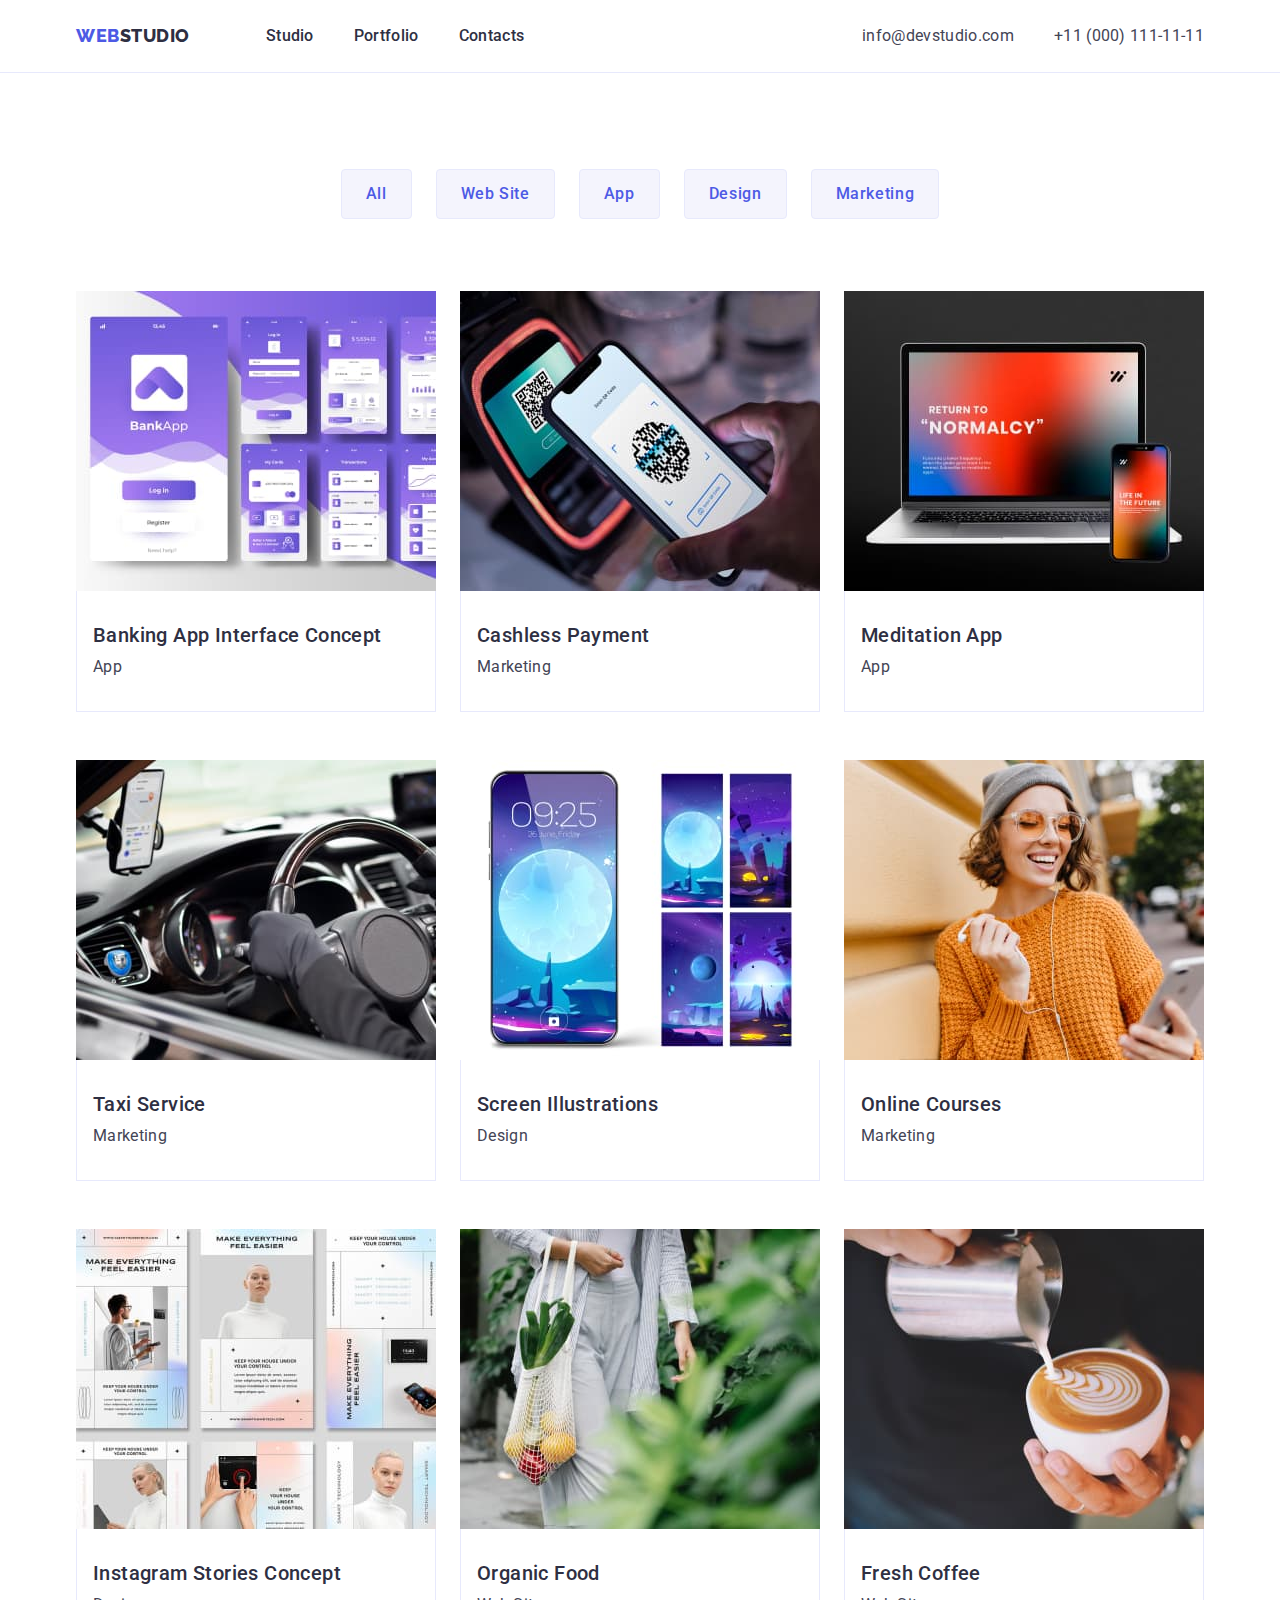
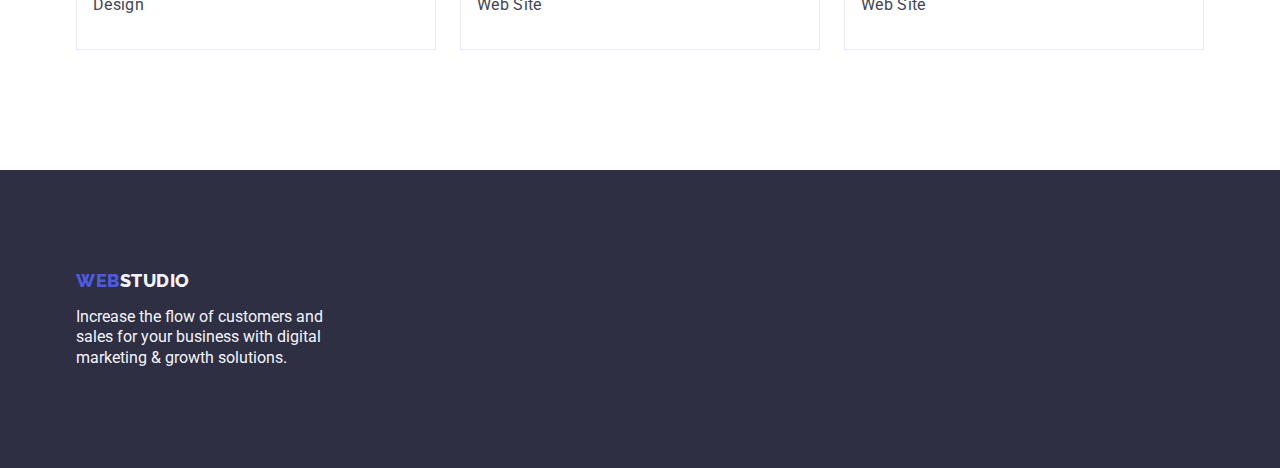
==== portfolio.html @ 61db6f8f "Add files via upload" ====
<!DOCTYPE html>
<html lang="en">

<head>
    <meta charset="UTF-8">
    <meta http-equiv="X-UA-Compatible" content="IE=edge">
    <meta name="viewport" content="width=device-width, initial-scale=1.0">
    <title>Home work 2</title>
    <link rel="preconnect" href="https://fonts.googleapis.com">
    <link rel="preconnect" href="https://fonts.gstatic.com" crossorigin>
    <link
        href="https://fonts.googleapis.com/css2?family=Raleway:wght@800&family=Roboto:wght@400;500;700;900&display=swap"
        rel="stylesheet">
    <link rel="stylesheet" href="https://cdn.jsdelivr.net/npm/modern-normalize@1.1.0/modern-normalize.min.css">
    <link rel="stylesheet" href="./css/styles.css">
</head>
<!-- header -->

<body>
    <header class="border-bottom">
        <div class="container nav-item">
            <nav class="navigation">
                <a class="link web-color" href="./index.html">Web<span class="studio-color">Studio</span> </a>
                <ul class="list list-link">
                    <li class="link"><a class="link nav-link" href="./index.html">Studio</a></li>
                    <li class="link"><a class="link nav-link" href="./portfolio.html">Portfolio</a></li>
                    <li class="link"><a class="link nav-link" href="">Contacts</a></li>
                </ul>
            </nav>
            <!-- contakts -->
            <address class="contakts">
                <ul class="list contakts-link">
                    <li><a class="link contakts-item" href="mailto:info@devstudio.com">info@devstudio.com</a></li>
                    <li><a class="link contakts-item" href="tel:+110001111111">+11 (000) 111-11-11</a></li>
                </ul>
            </address>
        </div>
    </header>

    <!-- portfolio -->
    <main>
        <section class="portfolio">
            <div class="container portfolio-wrapper">
                <h1 class="visualli-hidden-hortfolio">Portfolio content</h1>
                <ul class="list button-link">
                    <li><button class="button-filter-item" type="button">All</button></li>
                    <li><button class="button-filter-item" type="button">Web Site</button></li>
                    <li><button class="button-filter-item" type="button">App</button></li>
                    <li><button class="button-filter-item" type="button">Design</button></li>
                    <li><button class="button-filter-item" type="button">Marketing</button></li>
                </ul>


                <ul class="list card-set">
                    <li class="set-item">
                        <a class="link" href="/">
                            <img src="./images/portfolio/Bankingapp.jpg" alt="Banking App" width="360">
                            <div class="border">
                                <h2 class="portfolio-item">Banking App Interface Concept</h2>
                                <p class="row-contents">App</p>
                            </div>
                        </a>
                    </li>
                    <li class="set-item">
                        <a class="link" href="/"><img src="./images/portfolio/payment.jpg" alt="Payment" width="360">
                            <div class="border">
                                <h2 class="portfolio-item">Cashless Payment</h2>
                                <p class="row-contents">Marketing</p>
                            </div>
                        </a>
                    </li>
                    <li class="set-item"><a class="link" href="/"><img src="./images/portfolio/meditapp.jpg"
                                alt="Meditation App" width="360">
                            <div class="border">
                                <h2 class="portfolio-item">Meditation App</h2>
                                <p class="row-contents">App</p>
                            </div>
                        </a>
                    </li>
                    <li class="set-item"><a class="link" href="/"><img src="./images/portfolio/Taxserv.jpg"
                                alt="Taxi Service" width="360">
                            <div class="border">
                                <h2 class="portfolio-item">Taxi Service</h2>
                                <p class="row-contents">Marketing</p>
                            </div>
                        </a>
                    </li>
                    <li class="set-item"><a class="link" href="/"><img src="./images/portfolio/Screenill.jpg"
                                alt="Screen Illustrations" width="360">
                            <div class="border">
                                <h2 class="portfolio-item">Screen Illustrations</h2>
                                <p class="row-contents">Design</p>
                            </div>
                        </a>
                    </li>
                    <li class="set-item"><a class="link" href="/"><img src="./images/portfolio/Onlinecourses.jpg"
                                alt="Online Courses" width="360">
                            <div class="border">
                                <h2 class="portfolio-item">Online Courses</h2>
                                <p class="row-contents">Marketing</p>
                            </div>
                        </a>
                    </li>
                    <li class="set-item"><a class="link" href="/"><img src="./images/portfolio/Inststrconcept.jpg"
                                alt="Instagram Stories Concept" width="360">
                            <div class="border">
                                <h2 class="portfolio-item">Instagram Stories Concept</h2>
                                <p class="row-contents">Design</p>
                            </div>
                        </a>
                    </li>
                    <li class="set-item"><a class="link" href=""><img src="./images/portfolio/Organikfood.jpg"
                                alt="Organic Food" width="360">
                            <div class="border">
                                <h2 class="portfolio-item">Organic Food</h2>
                                <p class="row-contents">Web Site</p>
                            </div>
                        </a>
                    <li class="set-item"><a class="link" href="/"><img src="./images/portfolio/Freshcoffee.jpg"
                                alt="Fresh Coffee" width="360">
                            <div class="border">
                                <h2 class="portfolio-item">Fresh Coffee</h2>
                                <p class="row-contents">Web Site</p>
                            </div>
                        </a>
                    </li>
                </ul>
            </div>
        </section>
    </main>
    <!-- footer -->
    <footer class="footer-list">
        <div class="container">
            <a class="link web-color logo" href="./index.html">Web<span class="link studio-color-item">Studio</span></a>
            <p class="footer-content">Increase the flow of customers and sales for your business with digital
                marketing
                &
                growth solutions.</p>
        </div>
    </footer>
</body>

</html>
---- css/styles.css ----
:root {
    --iris: #4d5ae5;
    --ocean: #404bbf;
    --navy-blue: #2e2f42;
    --green: #31d0aa;
    --slate: #434455;
    --light-slate: #8e8f99;
    --cornflower: #e7e9fc;
    --cloud: #f4f4fd;
    --navy-blue-modal: #2e2f42;
    --grey: #2e2f42;
    --white: #ffffff;
    --dairy: #fcfcfc;
    --calc: var(team-list)
}


/* Reset style */
h1,
h2,
h3,
h4,
h5,
h6,
p,
ul {
    margin: 0;
    padding: 0;

}

img {
    display: block;
}

body {
    font-family: Roboto, sans-serif;
    color: var(--slate);
    font-style: Regular;
    font-size: 16px;
    line-height: 1.28;
    letter-spacing: 2%;
    background-color: var(--white);
}

.button {
    font-family: inherit;
    cursor: pointer;
}

.link {
    text-decoration: none;

}

.list {
    list-style: none;

}


/* headder */
.border-bottom {
    border-bottom: 1px solid var(--cornflower);

}


header {
    background-color: var(--white);

}

.container {
    width: 1158px;
    margin: 0 auto;
    padding: 0 15px;

}

.navigation {
    display: flex;
    align-items: center;
}


.nav-item {
    display: flex;
    align-items: center;

}

.web-color {
    color: var(--iris);
    margin-right: 76px;

}


.studio-color {
    color: var(--navy-blue);
}


.nav-link:hover {
    color: var(--ocean);
}

.nav-link {
    padding: 24px 0 24px;
}

.nav-link:focus {
    color: var(--ocean);
}

.list-link {
    display: flex;
    gap: 40px;






}

.nav-link {
    color: var(--navy-blue-modal);
    font-family: Roboto, sans-serif;
    font-style: medium;
    font-size: 16px;
    font-weight: 500;
    line-height: 1.5;
    letter-spacing: 0.02em;
    display: flex;
    padding: 24px 0px;
    display: block;




}

.web-color {
    font-family: Raleway;
    font-style: ExtraBold;
    font-size: 18px;
    line-height: 1.17;
    vertical-align: Center;
    letter-spacing: 0.03em;
    font-weight: 800;
    display: flex;








}

.web-color {
    text-transform: uppercase;
    text-decoration: none;
}




/* contakts */
.contakts {
    font-style: normal;
    line-height: 1.5;
    letter-spacing: 0.02em;
    margin-left: auto;

}

.contakts-link {
    display: flex;
    gap: 40px;




}

.contakts-item:hover {



    color: var(--ocean);

}

.contakts-item:focus {
    color: var(--ocean);
}

.contakts-item {
    color: var(--slate);

}

.list {
    list-style: none;
}

/* hero saction */



.hero-item {
    background-color: var(--navy-blue);
    text-align: center;
    padding: 188px 0 188px;
}

.hero-title {
    color: var(--white);
    font-size: 56px;
    line-height: 1.07;
    text-align: center;
    letter-spacing: 0.02em;
    max-width: 496px;
    margin: 0px auto 48px auto;

}

.hero-button {
    background-color: var(--iris);
    font-family: Roboto, sans-serif;
    font-weight: 500;
    font-size: 16px;
    line-height: 1.5;
    letter-spacing: 0.04em;
    cursor: pointer;
    border-radius: 4px;
    padding: 16px 32px;
    margin-left: 500px;
    display: block;
    min-width: 169px;
    height: 56px;
    border: none;

}

.hero-button {
    color: var(--white);

}

.hero-button:hover {
    background-color: var(--ocean);
}

.hero-button:focus {
    background-color: var(--ocean);
}

/* principles */
.visualli-hidden {
    position: absolute;
    width: 1px;
    height: 1px;
    margin: -1px;
    border: 0;
    padding: 0;
    white-space: nowrap;
    clip-path: inset(100%);
    clip: rect(0 0 0 0);
    overflow: hidden;
}

.set-principle {

    width: calc((100% - 72px)/4);
}


.principles {
    padding: 120px 0 120px;
}

.princ-list {
    display: flex;
    gap: 24px;
}

.principles-item {
    color: var(--navy-blue);
    font-family: Roboto;
    font-weight: 500;
    font-size: 20px;
    line-height: 1.2;
    letter-spacing: 0.02em;
    margin-bottom: 8px;
}

.principles-list {
    line-height: 1.5;
    letter-spacing: 0.02em;
}



/* Our work */
.our-work {
    padding-bottom: 120px;
}



.work-title {
    display: flex;
    gap: 24px;

}

.work-set {
    display: flex;
    flex-basis: calc((100% - 2 * 24px) / 3);
}

.work-item {
    color: var(--navy-blue);
    font-size: 36px;
    line-height: 1.11;
    text-align: center;
    letter-spacing: 0.02em;
    text-transform: capitalize;
    margin-bottom: 72px;


}

/*  Team*/


.team-list {
    display: flex;
    gap: 24px;

}


.team {
    background-color: var(--cloud);
    padding: 120px 0;
}

.color-team-item {
    background-color: var(--white);
    flex-basis: calc((100% - 3 * 24px) / 4);
    border-radius: 0px 0px 4px 4px;
}

.team-item {
    color: var(--navy-blue);
    font-weight: 500;
    font-size: 36px;
    line-height: 1.11;
    text-align: center;
    letter-spacing: 0.02em;
    text-transform: capitalize;
    margin-bottom: 72px;


}

.team-position {
    font-size: 16px;
    line-height: 1.5;
    letter-spacing: 0.02em;
    text-align: center;

}

.people-names {
    color: var(--navy-blue);
    font-weight: 500;
    font-size: 20px;
    line-height: 1.2;
    letter-spacing: 0.02em;
    text-align: center;
    margin-bottom: 8px;
}

.tem-cards {
    padding: 32px 16px;

}

/* Footer */



.web-color {
    color: var(--iris);
    font-family: Raleway, sans-serif;
    font-style: ExtraBold;
    font-size: 18px;
    line-height: 21px;
    Line-height: 1.17;
    vertical-align: Center;
    letter-spacing: 0.03em;
    font-weight: 800;
    text-transform: uppercase;



}

.logo {
    display: inline-block;
    margin-bottom: 16px;

}


.studio-color-item {
    color: var(--cloud);
}

footer {
    background-color: var(--navy-blue);
}

.footer-list {
    padding: 100px 0;
}


.footer-content {
    color: var(--cloud);
    max-width: 264px;
    display: flex;


}

.footer-item {
    display: flex;
    text-align: center;
}



/* Portfolio */

.visualli-hidden-hortfolio {
    position: absolute;
    width: 1px;
    height: 1px;
    margin: -1px;
    border: 0;
    padding: 0;
    white-space: nowrap;
    clip-path: inset(100%);
    clip: rect(0 0 0 0);
    overflow: hidden;
}

.portfolio {
    padding: 96px 0 120px;
}



.button-link {
    display: flex;
    justify-content: center;
    margin-bottom: 72px;

    gap: 24px;


}


.button-filter-item {
    background-color: var(--cloud);
    color: var(--iris);
    border-radius: 4px;
    border: 1px solid var(--cornflower);
    padding: 12px 24px;

}

.button-filter-item:hover {
    background-color: var(--ocean);
    color: var(--white);
    border: 1px solid transparent
}

.button-filter-item:focus {
    color: var(--white);
    background-color: var(--ocean);
    border: 1px solid transparent
}

.button-filter-item {
    font-family: Roboto, sans-serif;
    font-weight: 500;
    font-size: 16px;
    line-height: 1.5;
    letter-spacing: 0.04em;
    cursor: pointer;
}

/* table */
.card-set {
    display: flex;
    flex-wrap: wrap;
    gap: 24px;
    padding: 0px;
    row-gap: 48px;
}

.set-item {
    width: calc((100% - 2*24px)/3);

}

.border {
    border: 1px solid var(--cornflower);
    border-top: none;
    padding: 32px 16px;
}


.set-item>.link,
.set-item img {
    width: 100%;
}

.portfolio-item {
    color: var(--grey);
    font-weight: 500;
    font-size: 20px;
    line-height: 1.2;
    letter-spacing: 0.02em;
    margin-bottom: 8px;
}

.row-contents {
    font-size: 16px;
    line-height: 1.5;
    letter-spacing: 0.02em;
    color: var(--slate);
}

.list {
    list-style: none;
}
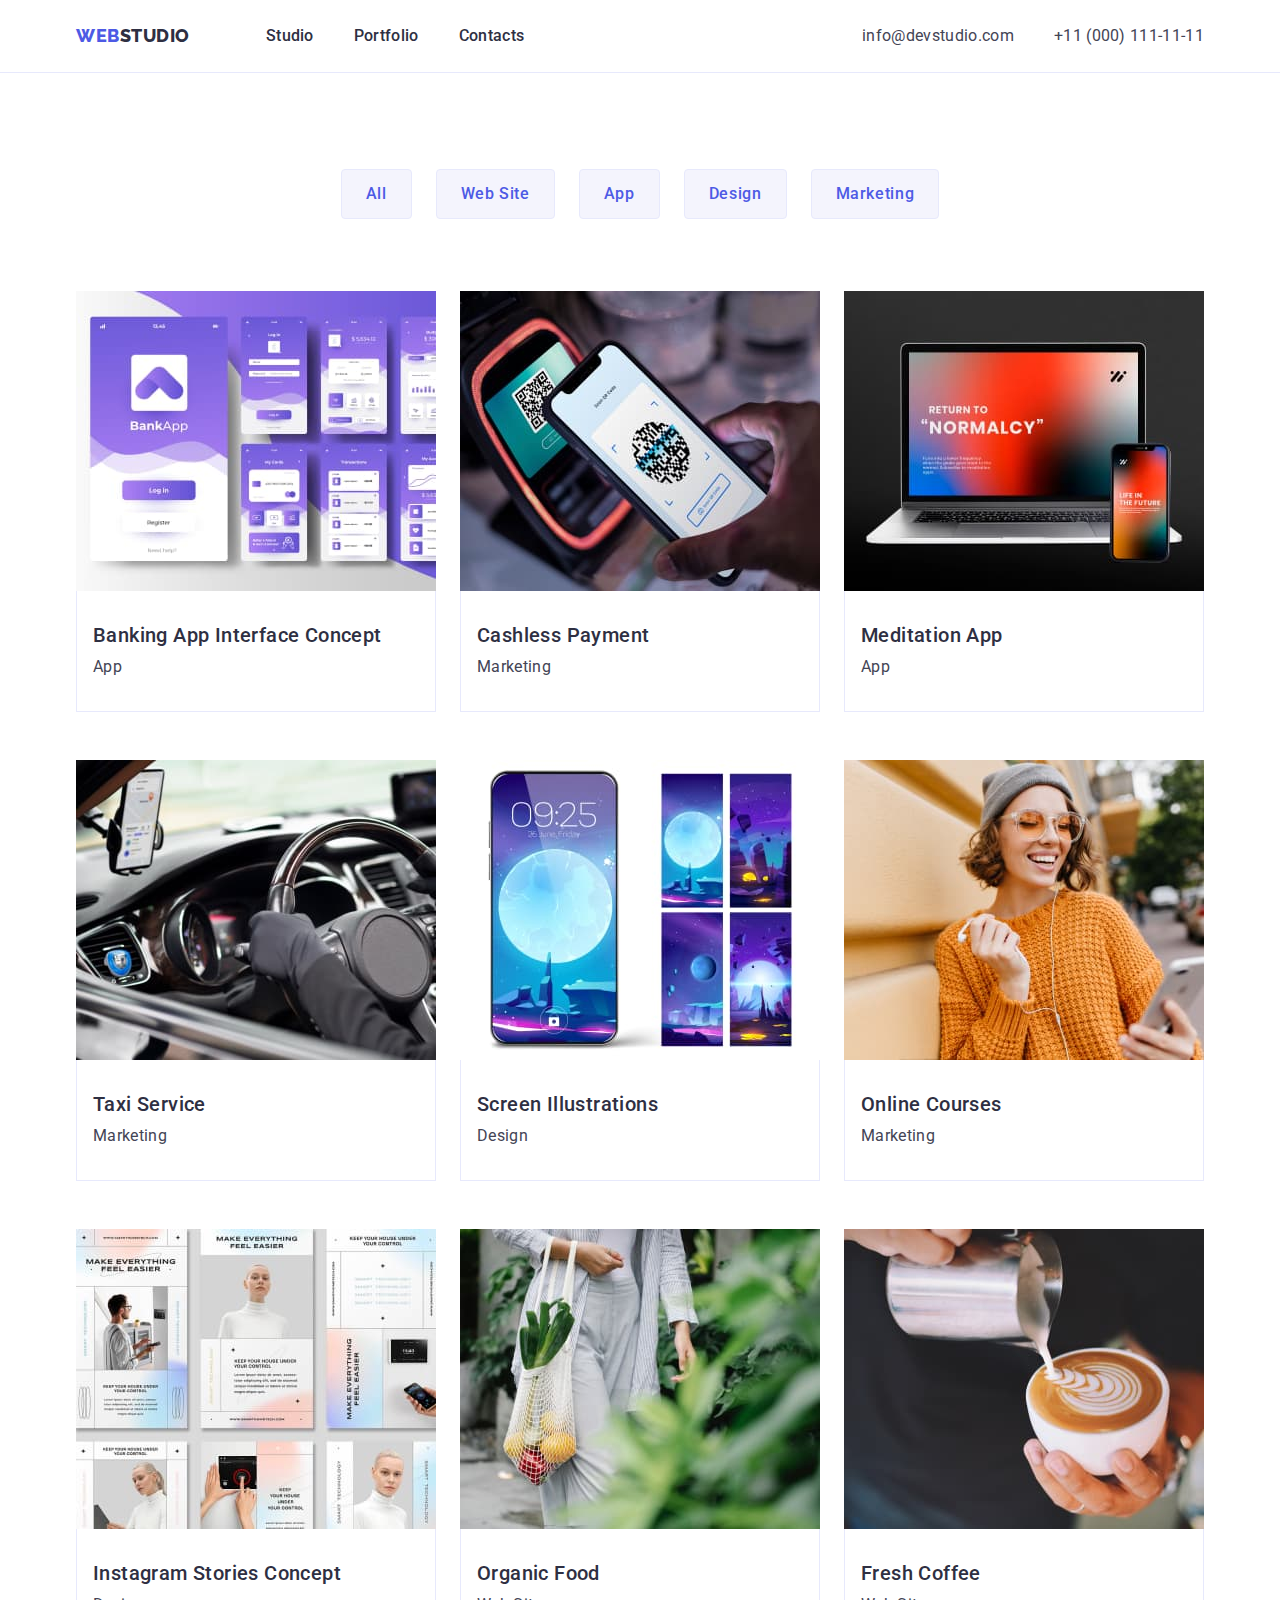
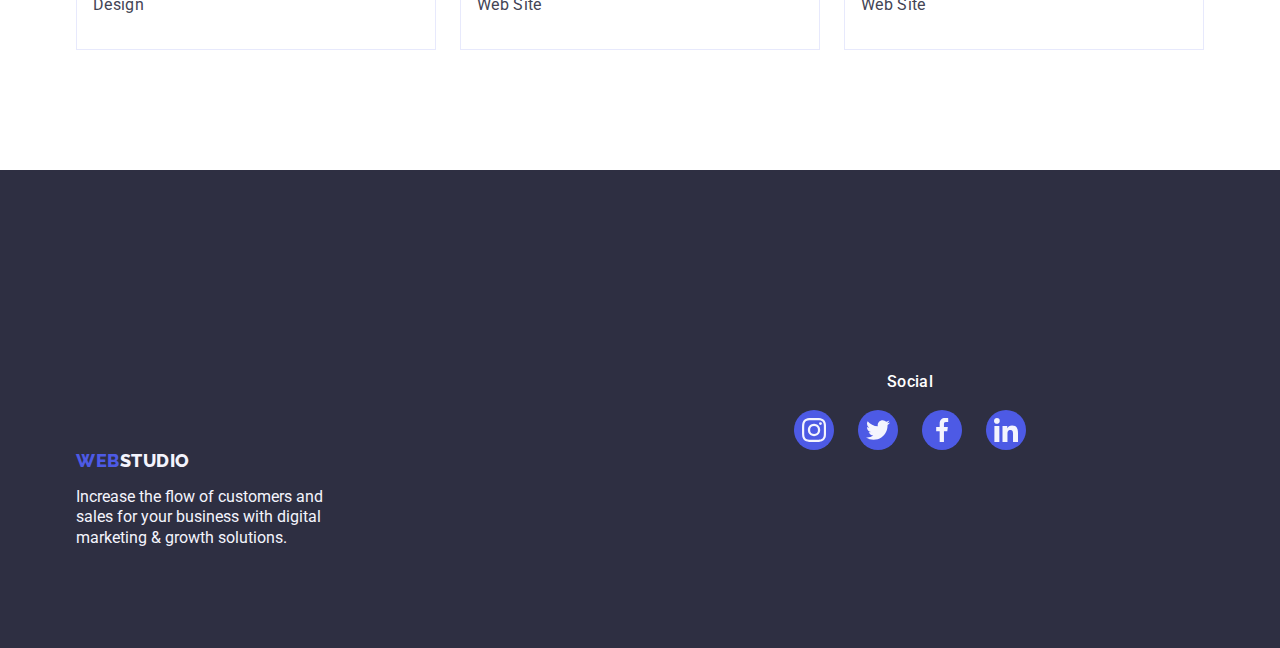
==== commit 27b3adeb: "svg-modul" ====
--- a/portfolio.html
+++ b/portfolio.html
@@ -53,7 +53,7 @@
 
                 <ul class="list card-set">
                     <li class="set-item">
-                        <a class="link" href="/">
+                        <a class="link link-item" href="/">
                             <img src="./images/portfolio/Bankingapp.jpg" alt="Banking App" width="360">
                             <div class="border">
                                 <h2 class="portfolio-item">Banking App Interface Concept</h2>
@@ -116,6 +116,7 @@
                                 <p class="row-contents">Web Site</p>
                             </div>
                         </a>
+                    </li>
                     <li class="set-item"><a class="link" href="/"><img src="./images/portfolio/Freshcoffee.jpg"
                                 alt="Fresh Coffee" width="360">
                             <div class="border">
@@ -131,6 +132,41 @@
     <!-- footer -->
     <footer class="footer-list">
         <div class="container">
+            <h2 class="social-item">Social</h2>
+            <ul class="list footer-social">
+                <li>
+                    <a class="social-link-footer" href="">
+                        <svg width="24" height="24">
+                            <use href="./images/icon/Social/svg-sprite.svg#icon-instagram-2">
+                            </use>
+                        </svg>
+                    </a>
+                </li>
+                <li>
+                    <a class="social-link-footer" href="">
+                        <svg width="24" height="24">
+                            <use href="./images/icon/Social/svg-sprite.svg#icon-twitter-1">
+                            </use>
+                        </svg>
+                    </a>
+                </li>
+                <li>
+                    <a class="social-link-footer" href="">
+                        <svg width="24" height="24">
+                            <use href="./images/icon/Social/svg-sprite.svg#icon-facebook-1">
+                            </use>
+                        </svg>
+                    </a>
+                </li>
+                <li>
+                    <a class="social-link-footer" href="">
+                        <svg width="24" height="24">
+                            <use href="./images/icon/Social/svg-sprite.svg#icon-linkedin-1">
+                            </use>
+                        </svg>
+                    </a>
+                </li>
+            </ul>
             <a class="link web-color logo" href="./index.html">Web<span class="link studio-color-item">Studio</span></a>
             <p class="footer-content">Increase the flow of customers and sales for your business with digital
                 marketing
--- a/css/styles.css
+++ b/css/styles.css
@@ -11,7 +11,7 @@
     --grey: #2e2f42;
     --white: #ffffff;
     --dairy: #fcfcfc;
-    --calc: var(team-list)
+
 }
 
 
@@ -36,7 +36,7 @@
 body {
     font-family: Roboto, sans-serif;
     color: var(--slate);
-    font-style: Regular;
+    font-style: 'regular';
     font-size: 16px;
     line-height: 1.28;
     letter-spacing: 2%;
@@ -216,6 +216,13 @@
     background-color: var(--navy-blue);
     text-align: center;
     padding: 188px 0 188px;
+
+    background-image: linear-gradient(46, 47, 66, 07), url(/images/Hero/people-office\ 1.jpg);
+    max-width: 1440px;
+    margin: auto;
+    background-size: cover;
+    background-position: center;
+
 }
 
 .hero-title {
@@ -254,11 +261,14 @@
 
 .hero-button:hover {
     background-color: var(--ocean);
+    box-shadow: 0px 4px 4px rgba(0, 0, 0, 0.15);
 }
 
 .hero-button:focus {
     background-color: var(--ocean);
-}
+    box-shadow: 0px 4px 4px rgba(0, 0, 0, 0.15);
+}
+
 
 /* principles */
 .visualli-hidden {
@@ -279,6 +289,16 @@
     width: calc((100% - 72px)/4);
 }
 
+.icon {
+    display: flex;
+    justify-content: center;
+    align-items: center;
+    width: 264px;
+    height: 112px;
+    border-radius: 4px;
+    background-color: var(--cloud);
+    margin-bottom: 8px;
+}
 
 .principles {
     padding: 120px 0 120px;
@@ -338,12 +358,38 @@
 
 /*  Team*/
 
+.social {
+    display: flex;
+    gap: 24px;
+    padding-top: 8px;
+
+}
 
 .team-list {
     display: flex;
     gap: 24px;
 
 }
+
+.social-link {
+    display: flex;
+    justify-content: center;
+    align-items: center;
+    width: 40px;
+    height: 40px;
+    border-radius: 50%;
+    background-color: var(--iris);
+
+
+
+}
+
+.social-link:hover {
+    background-color: var(--ocean);
+}
+
+
+
 
 
 .team {
@@ -355,6 +401,8 @@
     background-color: var(--white);
     flex-basis: calc((100% - 3 * 24px) / 4);
     border-radius: 0px 0px 4px 4px;
+    box-shadow: 0px 1px 6px rgba(46, 47, 66, 0.08), 0px 1px 1px rgba(46, 47, 66, 0.16), 0px 2px 1px rgba(46, 47, 66, 0.08);
+
 }
 
 .team-item {
@@ -393,8 +441,87 @@
 
 }
 
+
+
+/* Customers */
+
+.our-customers {
+    text-align: center;
+    Font-family: Roboto;
+    font-size: Bold;
+    font-size: 36px;
+    Line-height: 40px;
+    Line-height: 95%;
+    Vertical-align: Top;
+    Letter-spacing: 2%;
+    color: var(--navy-blue);
+    margin-top: 120px;
+    padding-bottom: 72px;
+}
+
+.title-company {
+    display: flex;
+    gap: 24px;
+}
+
+
+.icon-company {
+    display: flex;
+    justify-content: center;
+    align-items: center;
+    width: 168px;
+    height: 88px;
+    border: 1px solid;
+    border-color: var(--light-slate);
+    margin-bottom: 120px;
+    border-radius: 4px;
+}
+
+
 /* Footer */
 
+.social-item {
+    display: flex;
+    justify-content: center;
+    font-weight: 500;
+    font-size: 16px;
+    line-height: 24px;
+    letter-spacing: 0.02em;
+    color: var(--white);
+    margin-top: 100px;
+    margin-left: 540px;
+    margin-bottom: 16px;
+
+
+
+
+}
+
+.footer-social {
+    display: flex;
+    justify-content: center;
+    align-items: center;
+    gap: 24px;
+    margin-left: 540px;
+
+
+}
+
+.social-link-footer {
+    display: flex;
+    justify-content: center;
+    align-items: center;
+    background-color: var(--iris);
+    width: 40px;
+    height: 40px;
+    border-radius: 50%;
+
+}
+
+.social-link-footer:hover,
+.social-link-footer:focus {
+    background-color: var(--green);
+}
 
 
 .web-color {
@@ -408,9 +535,6 @@
     letter-spacing: 0.03em;
     font-weight: 800;
     text-transform: uppercase;
-
-
-
 }
 
 .logo {
@@ -473,7 +597,6 @@
     display: flex;
     justify-content: center;
     margin-bottom: 72px;
-
     gap: 24px;
 
 
@@ -492,13 +615,15 @@
 .button-filter-item:hover {
     background-color: var(--ocean);
     color: var(--white);
-    border: 1px solid transparent
+    border: 1px solid transparent;
+    box-shadow: 0px 3px 1px rgba(0, 0, 0, 0.1), 0px 2px 1px rgba(0, 0, 0, 0.08), 0px 2px 2px rgba(0, 0, 0, 0.12);
 }
 
 .button-filter-item:focus {
     color: var(--white);
     background-color: var(--ocean);
-    border: 1px solid transparent
+    border: 1px solid transparent;
+    box-shadow: 0px 3px 1px rgba(0, 0, 0, 0.1), 0px 2px 1px rgba(0, 0, 0, 0.08), 0px 2px 2px rgba(0, 0, 0, 0.12);
 }
 
 .button-filter-item {
@@ -524,6 +649,11 @@
 
 }
 
+.set-item:hover,
+.set-item:focus {
+    box-shadow: 0px 1px 6px rgba(46, 47, 66, 0.08), 0px 1px 1px rgba(46, 47, 66, 0.16), 0px 2px 1px rgba(46, 47, 66, 0.08);
+}
+
 .border {
     border: 1px solid var(--cornflower);
     border-top: none;
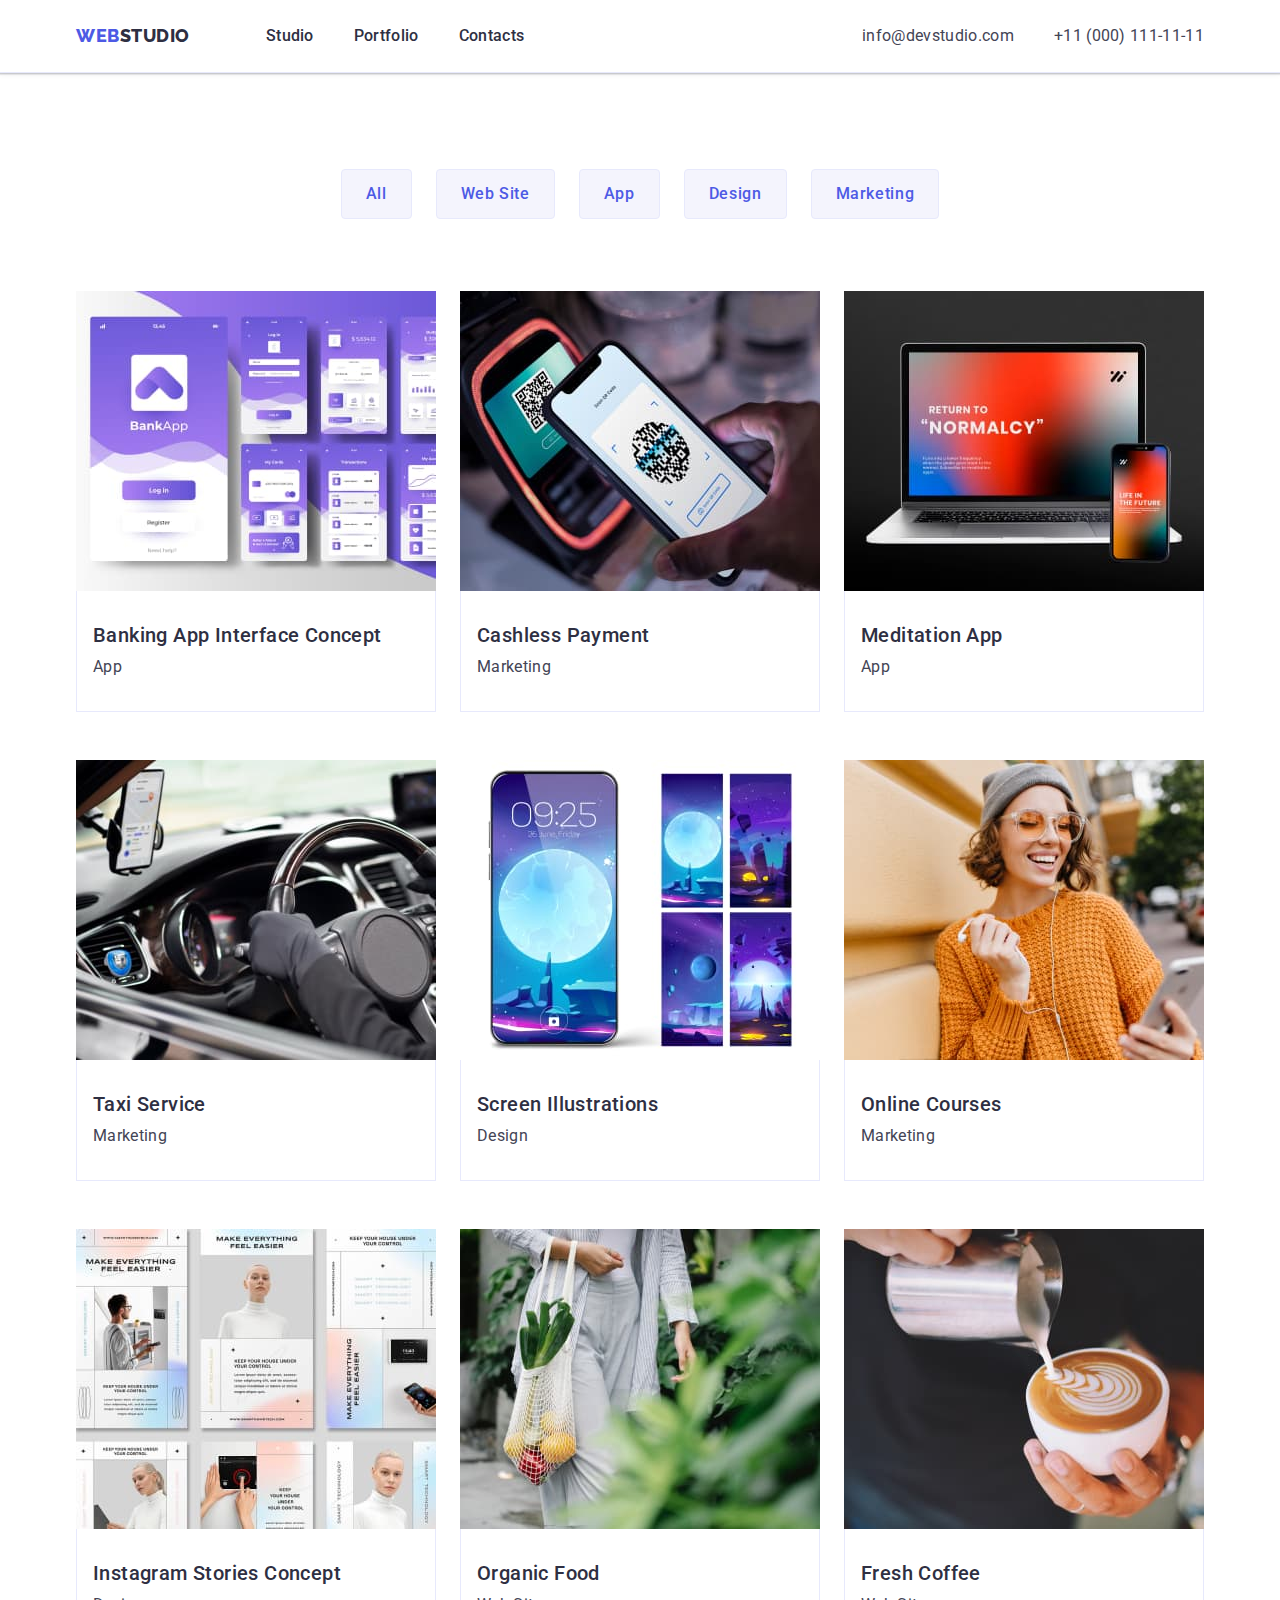
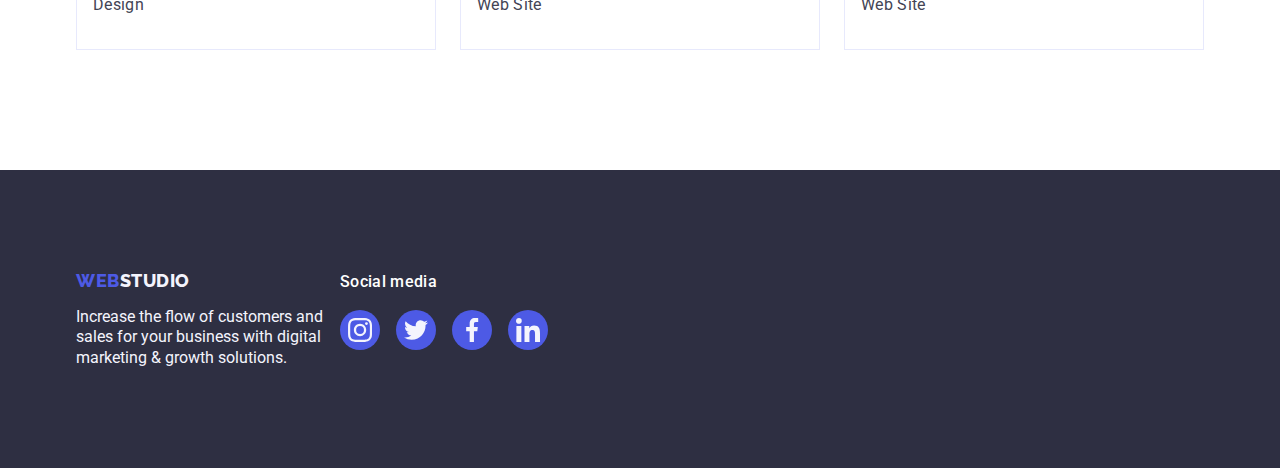
==== commit c164829c: "svg-tresh-fixed" ====
--- a/portfolio.html
+++ b/portfolio.html
@@ -62,14 +62,15 @@
                         </a>
                     </li>
                     <li class="set-item">
-                        <a class="link" href="/"><img src="./images/portfolio/payment.jpg" alt="Payment" width="360">
+                        <a class="link link-item" href="/"><img src="./images/portfolio/payment.jpg" alt="Payment"
+                                width="360">
                             <div class="border">
                                 <h2 class="portfolio-item">Cashless Payment</h2>
                                 <p class="row-contents">Marketing</p>
                             </div>
                         </a>
                     </li>
-                    <li class="set-item"><a class="link" href="/"><img src="./images/portfolio/meditapp.jpg"
+                    <li class="set-item"><a class="link link-item" href="/"><img src="./images/portfolio/meditapp.jpg"
                                 alt="Meditation App" width="360">
                             <div class="border">
                                 <h2 class="portfolio-item">Meditation App</h2>
@@ -77,7 +78,7 @@
                             </div>
                         </a>
                     </li>
-                    <li class="set-item"><a class="link" href="/"><img src="./images/portfolio/Taxserv.jpg"
+                    <li class="set-item"><a class="link link-item" href="/"><img src="./images/portfolio/Taxserv.jpg"
                                 alt="Taxi Service" width="360">
                             <div class="border">
                                 <h2 class="portfolio-item">Taxi Service</h2>
@@ -85,7 +86,7 @@
                             </div>
                         </a>
                     </li>
-                    <li class="set-item"><a class="link" href="/"><img src="./images/portfolio/Screenill.jpg"
+                    <li class="set-item"><a class="link link-item" href="/"><img src="./images/portfolio/Screenill.jpg"
                                 alt="Screen Illustrations" width="360">
                             <div class="border">
                                 <h2 class="portfolio-item">Screen Illustrations</h2>
@@ -93,23 +94,23 @@
                             </div>
                         </a>
                     </li>
-                    <li class="set-item"><a class="link" href="/"><img src="./images/portfolio/Onlinecourses.jpg"
-                                alt="Online Courses" width="360">
+                    <li class="set-item"><a class="link link-item" href="/"><img
+                                src="./images/portfolio/Onlinecourses.jpg" alt="Online Courses" width="360">
                             <div class="border">
                                 <h2 class="portfolio-item">Online Courses</h2>
                                 <p class="row-contents">Marketing</p>
                             </div>
                         </a>
                     </li>
-                    <li class="set-item"><a class="link" href="/"><img src="./images/portfolio/Inststrconcept.jpg"
-                                alt="Instagram Stories Concept" width="360">
+                    <li class="set-item"><a class="link link-item" href="/"><img
+                                src="./images/portfolio/Inststrconcept.jpg" alt="Instagram Stories Concept" width="360">
                             <div class="border">
                                 <h2 class="portfolio-item">Instagram Stories Concept</h2>
                                 <p class="row-contents">Design</p>
                             </div>
                         </a>
                     </li>
-                    <li class="set-item"><a class="link" href=""><img src="./images/portfolio/Organikfood.jpg"
+                    <li class="set-item"><a class="link link-item" href=""><img src="./images/portfolio/Organikfood.jpg"
                                 alt="Organic Food" width="360">
                             <div class="border">
                                 <h2 class="portfolio-item">Organic Food</h2>
@@ -117,8 +118,8 @@
                             </div>
                         </a>
                     </li>
-                    <li class="set-item"><a class="link" href="/"><img src="./images/portfolio/Freshcoffee.jpg"
-                                alt="Fresh Coffee" width="360">
+                    <li class="set-item"><a class="link link-item" href="/"><img
+                                src="./images/portfolio/Freshcoffee.jpg" alt="Fresh Coffee" width="360">
                             <div class="border">
                                 <h2 class="portfolio-item">Fresh Coffee</h2>
                                 <p class="row-contents">Web Site</p>
@@ -131,47 +132,56 @@
     </main>
     <!-- footer -->
     <footer class="footer-list">
-        <div class="container">
-            <h2 class="social-item">Social</h2>
-            <ul class="list footer-social">
-                <li>
-                    <a class="social-link-footer" href="">
-                        <svg width="24" height="24">
-                            <use href="./images/icon/Social/svg-sprite.svg#icon-instagram-2">
-                            </use>
-                        </svg>
-                    </a>
-                </li>
-                <li>
-                    <a class="social-link-footer" href="">
-                        <svg width="24" height="24">
-                            <use href="./images/icon/Social/svg-sprite.svg#icon-twitter-1">
-                            </use>
-                        </svg>
-                    </a>
-                </li>
-                <li>
-                    <a class="social-link-footer" href="">
-                        <svg width="24" height="24">
-                            <use href="./images/icon/Social/svg-sprite.svg#icon-facebook-1">
-                            </use>
-                        </svg>
-                    </a>
-                </li>
-                <li>
-                    <a class="social-link-footer" href="">
-                        <svg width="24" height="24">
-                            <use href="./images/icon/Social/svg-sprite.svg#icon-linkedin-1">
-                            </use>
-                        </svg>
-                    </a>
-                </li>
-            </ul>
-            <a class="link web-color logo" href="./index.html">Web<span class="link studio-color-item">Studio</span></a>
-            <p class="footer-content">Increase the flow of customers and sales for your business with digital
-                marketing
-                &
-                growth solutions.</p>
+        <div class="container oll-footer">
+            <div class="logo-container">
+                <a class="link web-color logo" href="./index.html">Web<span
+                        class="link studio-color-item">Studio</span></a>
+                <p class="footer-content">Increase the flow of customers and sales for your business with digital
+                    marketing
+                    &
+                    growth solutions.</p>
+            </div>
+            <div class="social-container">
+                <p class="social-item">Social media</p>
+                <ul class="list footer-social">
+                    <li class="footer-social-item">
+                        <a class="social-link-footer" href="">
+                            <svg class="footer-social-svg" width="24" height="24">
+                                <use href="./images/icon/Social/svg-sprite.svg#icon-instagram-2">
+                                </use>
+                            </svg>
+                        </a>
+                    </li>
+                    <li class="footer-social-item">
+                        <a class="social-link-footer" href="">
+                            <svg class="footer-social-svg" width="24" height="24">
+                                <use href="./images/icon/Social/svg-sprite.svg#icon-twitter-1">
+                                </use>
+                            </svg>
+                        </a>
+                    </li>
+                    <li class="footer-social-item">
+                        <a class="social-link-footer" href="">
+                            <svg class="footer-social-svg" width="24" height="24">
+                                <use href="./images/icon/Social/svg-sprite.svg#icon-facebook-1">
+                                </use>
+                            </svg>
+                        </a>
+                    </li>
+                    <li class="footer-social-item">
+                        <a class="social-link-footer" href="">
+                            <svg class="footer-social-svg" width="24" height="24">
+                                <use href="./images/icon/Social/svg-sprite.svg#icon-linkedin-1">
+                                </use>
+                            </svg>
+                        </a>
+                    </li>
+                </ul>
+            </div>
+
+
+
+
         </div>
     </footer>
 </body>
--- a/css/styles.css
+++ b/css/styles.css
@@ -62,7 +62,7 @@
 /* headder */
 .border-bottom {
     border-bottom: 1px solid var(--cornflower);
-
+    box-shadow: 0px 2px 1px rgba(46, 47, 66, 0.08), 0px 1px 1px rgba(46, 47, 66, 0.16), 0px 1px 6px rgba(46, 47, 66, 0.08);
 }
 
 
@@ -213,13 +213,13 @@
 
 
 .hero-item {
-    background-color: var(--navy-blue);
     text-align: center;
     padding: 188px 0 188px;
-
-    background-image: linear-gradient(46, 47, 66, 07), url(/images/Hero/people-office\ 1.jpg);
+    background-color: var(--navy-blue);
+    background-image: linear-gradient(rgba(46, 47, 66, 0.7), rgba(46, 47, 66, 0.7)), url(../images/Hero/people-office.jpg);
     max-width: 1440px;
-    margin: auto;
+    background-repeat: no-repeat;
+    margin: 0 auto;
     background-size: cover;
     background-position: center;
 
@@ -358,8 +358,14 @@
 
 /*  Team*/
 
+.team-wrapper {
+    padding: 32px 0;
+}
+
+
 .social {
     display: flex;
+    justify-content: center;
     gap: 24px;
     padding-top: 8px;
 
@@ -379,12 +385,14 @@
     height: 40px;
     border-radius: 50%;
     background-color: var(--iris);
-
-
-
-}
-
-.social-link:hover {
+}
+
+.social-team-svg {
+    fill: var(--cloud);
+}
+
+.social-link:hover,
+.social-link:focus {
     background-color: var(--ocean);
 }
 
@@ -443,20 +451,24 @@
 
 
 
-/* Customers */
+/* Company */
+
+.company {
+    padding-top: 120px;
+    padding-bottom: 120px;
+}
 
 .our-customers {
     text-align: center;
     Font-family: Roboto;
     font-size: Bold;
     font-size: 36px;
-    Line-height: 40px;
+    line-height: 1.1;
     Line-height: 95%;
     Vertical-align: Top;
     Letter-spacing: 2%;
     color: var(--navy-blue);
-    margin-top: 120px;
-    padding-bottom: 72px;
+    margin-bottom: 72px;
 }
 
 .title-company {
@@ -469,42 +481,66 @@
     display: flex;
     justify-content: center;
     align-items: center;
-    width: 168px;
+    width: calc((100% - 120px) / 6);
     height: 88px;
+}
+
+.icon-link {
+    display: flex;
+    justify-content: center;
+    align-items: center;
+    width: 100%;
+    height: 100%;
     border: 1px solid;
     border-color: var(--light-slate);
-    margin-bottom: 120px;
+    color: var(--light-slate);
     border-radius: 4px;
 }
 
+.icon-svg-company {
+    fill: currentColor;
+}
+
+.icon-link:hover,
+.icon-link:focus {
+    border-color: var(--ocean);
+    color: var(--ocean);
+}
+
+
 
 /* Footer */
 
+.oll-footer {
+    display: flex;
+    align-items: baseline;
+}
+
+.logo-container {
+    gap: 120px;
+}
+
 .social-item {
-    display: flex;
-    justify-content: center;
+
     font-weight: 500;
     font-size: 16px;
-    line-height: 24px;
+    line-height: 1.5;
     letter-spacing: 0.02em;
     color: var(--white);
-    margin-top: 100px;
-    margin-left: 540px;
     margin-bottom: 16px;
-
-
-
-
-}
+}
+
+
+
 
 .footer-social {
     display: flex;
-    justify-content: center;
-    align-items: center;
-    gap: 24px;
-    margin-left: 540px;
-
-
+    gap: 16px;
+}
+
+.footer-social-item {
+    width: 40px;
+    height: 40px;
 }
 
 .social-link-footer {
@@ -512,11 +548,16 @@
     justify-content: center;
     align-items: center;
     background-color: var(--iris);
-    width: 40px;
-    height: 40px;
+    width: 100%;
+    height: 100%;
     border-radius: 50%;
 
 }
+
+.footer-social-svg {
+    fill: var(--cloud);
+}
+
 
 .social-link-footer:hover,
 .social-link-footer:focus {
@@ -649,8 +690,12 @@
 
 }
 
-.set-item:hover,
-.set-item:focus {
+.link-item {
+    display: block;
+}
+
+.link-item:hover,
+.link-item:focus {
     box-shadow: 0px 1px 6px rgba(46, 47, 66, 0.08), 0px 1px 1px rgba(46, 47, 66, 0.16), 0px 2px 1px rgba(46, 47, 66, 0.08);
 }
 
